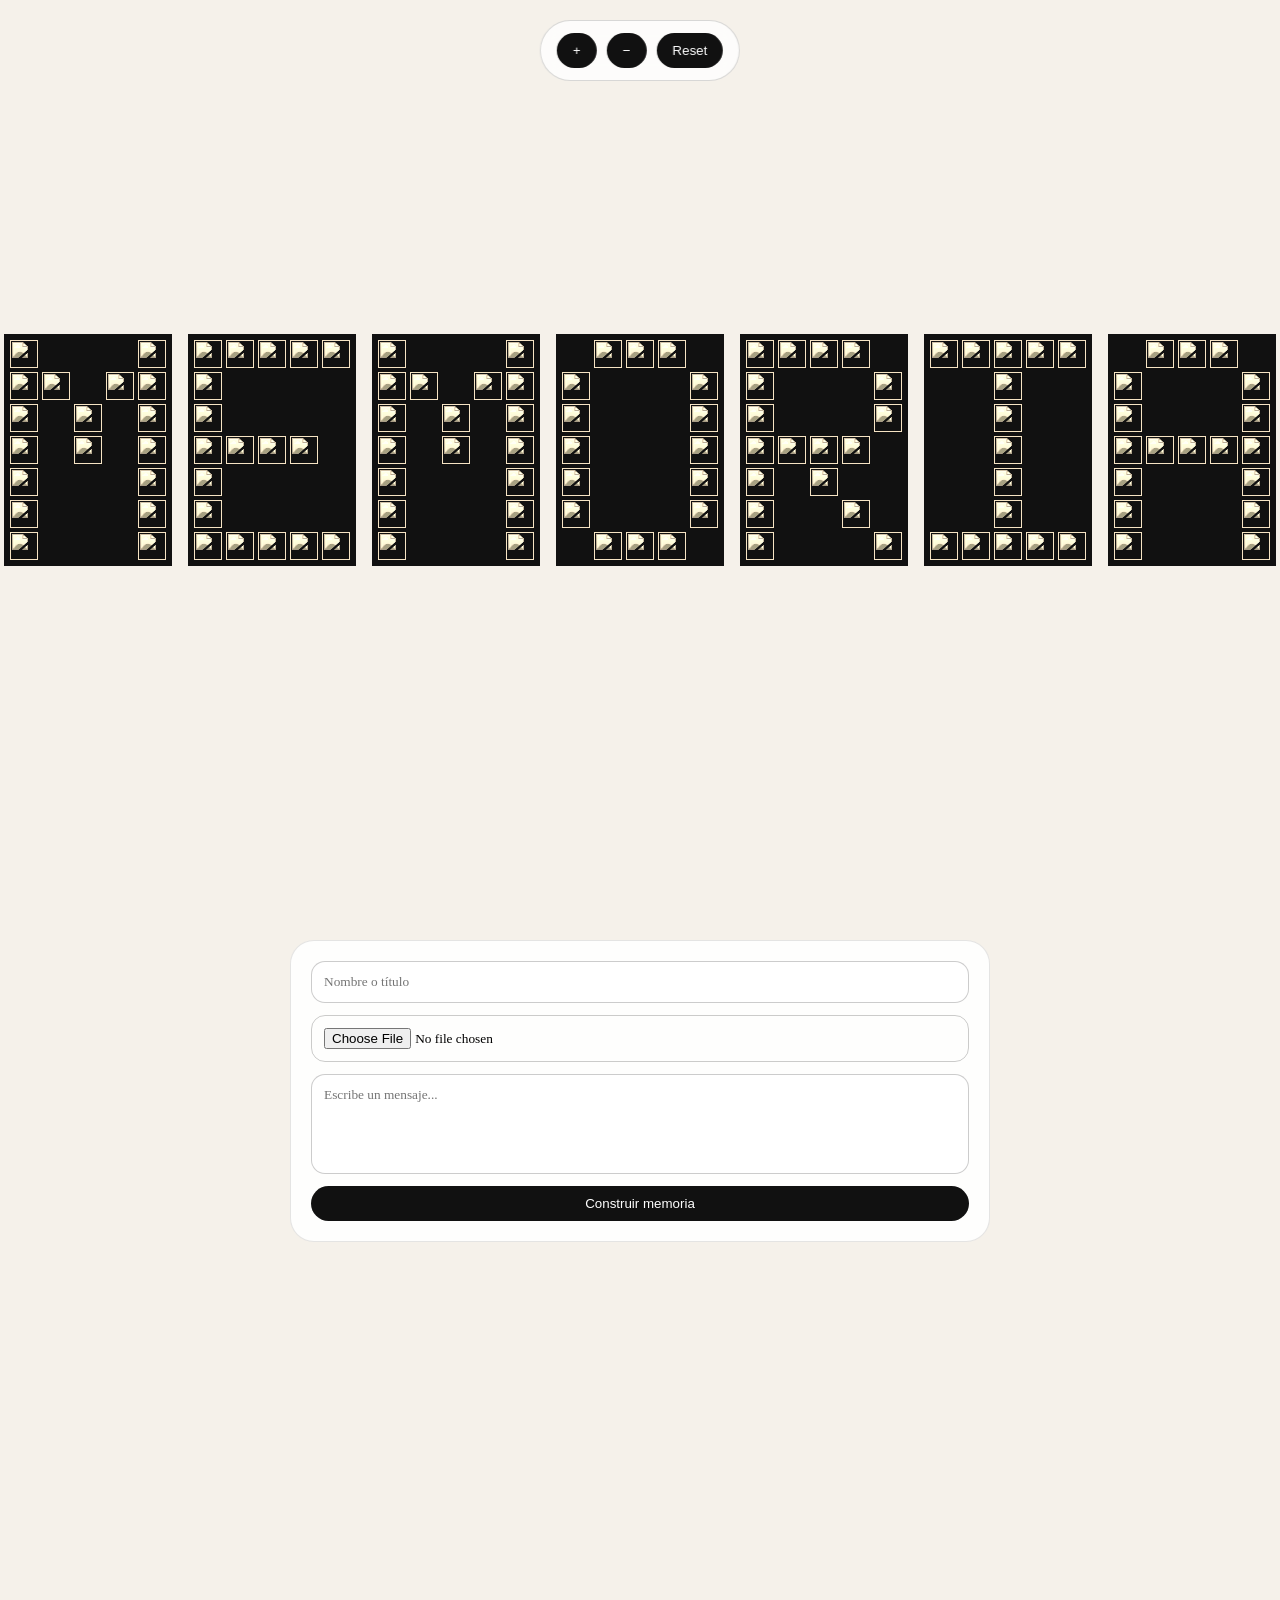
==== index.html @ e7f15542 "Correccion visual memoria" ====
<!DOCTYPE html>
<html lang="es">
<head>
  <meta charset="UTF-8" />
  <meta name="viewport" content="width=device-width, initial-scale=1.0"/>
  <title>MEMORIA</title>

  <style>

    *{
      margin:0;
      padding:0;
      box-sizing:border-box;
    }

    body{
      background:#f5f1ea;
      overflow-x:hidden;
      overflow-y:auto;
      font-family:Georgia, serif;
      min-height:200vh;
    }

    .toolbar{
      position:fixed;
      top:20px;
      left:50%;
      transform:translateX(-50%);
      z-index:100;
      display:flex;
      gap:10px;
      background:rgba(255,255,255,0.8);
      padding:12px 16px;
      border-radius:999px;
      backdrop-filter:blur(10px);
      border:1px solid rgba(0,0,0,0.15);
    }

    button{
      border:none;
      background:#111;
      color:white;
      padding:10px 16px;
      border-radius:999px;
      cursor:pointer;
      transition:0.2s;
    }

    button:hover{
      opacity:0.8;
    }

    .stage{
      width:100vw;
      height:100vh;
      overflow:auto;
      cursor:grab;
      display:flex;
      justify-content:center;
      align-items:center;
    }

    .stage:active{
      cursor:grabbing;
    }

    .word{
      display:flex;
      gap:16px;
      padding:100px;
      transform-origin:center;
      transition:transform 0.2s ease;
    }

    .letter{
      display:grid;
      grid-template-columns:repeat(5, 28px);
      grid-template-rows:repeat(7, 28px);
      gap:4px;
      background:#111;
      padding:6px;
    }

    .cell{
      width:28px;
      height:28px;
      overflow:hidden;
      background:#111;
    }

    .empty{
      background:transparent;
    }

    .frame{
      width:100%;
      height:100%;
      object-fit:cover;
      filter:sepia(0.9) grayscale(0.3);
      transition:0.2s;
      cursor:pointer;
    }

    .frame:hover{
      transform:scale(1.8);
      filter:none;
      z-index:5;
      position:relative;
    }

    .modal{
      position:fixed;
      inset:0;
      background:rgba(0,0,0,0.7);
      display:none;
      justify-content:center;
      align-items:center;
      z-index:200;
    }

    .modal-content{
      background:white;
      width:min(600px,90%);
      border-radius:24px;
      padding:24px;
      position:relative;
    }

    .modal img{
      width:100%;
      border-radius:18px;
      margin-bottom:20px;
    }

    .close{
      position:absolute;
      top:16px;
      right:16px;
      width:36px;
      height:36px;
      border-radius:50%;
    }

    .upload-panel{
      position:absolute;
      top:calc(100vh + 40px);
      left:50%;
      transform:translateX(-50%);
      z-index:100;
      width:min(700px,90%);
      background:rgba(255,255,255,0.88);
      backdrop-filter:blur(10px);
      border-radius:24px;
      padding:20px;
      border:1px solid rgba(0,0,0,0.1);
    }

    .upload-panel form{
      display:flex;
      flex-direction:column;
      gap:12px;
    }

    input,
    textarea{
      padding:12px;
      border-radius:14px;
      border:1px solid rgba(0,0,0,0.2);
      font-family:inherit;
    }

    textarea{
      resize:none;
      min-height:100px;
    }

  </style>

</head>

<body>

<div class="toolbar">

  <button id="zoomIn">
    +
  </button>

  <button id="zoomOut">
    −
  </button>

  <button id="resetZoom">
    Reset
  </button>

</div>

<div class="stage" id="stage">

  <div class="word" id="word"></div>

</div>

<div class="upload-panel">

  <form id="memoryForm">

    <input
      type="text"
      id="name"
      placeholder="Nombre o título"
      required
    />

    <input
      type="file"
      id="image"
      accept="image/*"
    />

    <textarea
      id="message"
      placeholder="Escribe un mensaje..."
      required
    ></textarea>

    <button type="submit">
      Construir memoria
    </button>

  </form>

</div>

<div class="modal" id="modal">

  <div class="modal-content">

    <button class="close" id="closeModal">
      X
    </button>

    <img id="modalImage"/>

    <h2 id="modalTitle"></h2>

    <p id="modalMessage"></p>

  </div>

</div>

<script>

const maps = {

  M:[
    "10001",
    "11011",
    "10101",
    "10101",
    "10001",
    "10001",
    "10001"
  ],

  E:[
    "11111",
    "10000",
    "10000",
    "11110",
    "10000",
    "10000",
    "11111"
  ],

  O:[
    "01110",
    "10001",
    "10001",
    "10001",
    "10001",
    "10001",
    "01110"
  ],

  R:[
    "11110",
    "10001",
    "10001",
    "11110",
    "10100",
    "10010",
    "10001"
  ],

  I:[
    "11111",
    "00100",
    "00100",
    "00100",
    "00100",
    "00100",
    "11111"
  ],

  A:[
    "01110",
    "10001",
    "10001",
    "11111",
    "10001",
    "10001",
    "10001"
  ]

};

let memories = [

  {
    name:"Memoria colectiva",
    message:"Cada rostro construye la palabra.",
    image:"https://picsum.photos/200?1"
  },

  {
    name:"Presencia",
    message:"Recordar también es resistir.",
    image:"https://picsum.photos/200?2"
  },

  {
    name:"Fragmento",
    message:"Una memoria compartida.",
    image:"https://picsum.photos/200?3"
  }

];

const word = document.getElementById("word");

function renderWord(){

  word.innerHTML = "";

  const text = "MEMORIA";

  let count = 0;

  text.split("").forEach(letter=>{

    const letterDiv =
      document.createElement("div");

    letterDiv.className = "letter";

    maps[letter].forEach(row=>{

      row.split("").forEach(cell=>{

        const div =
          document.createElement("div");

        if(cell === "1"){

          div.className = "cell";

          const memory =
            memories[count % memories.length];

          const img =
            document.createElement("img");

          img.src = memory.image;

          img.className = "frame";

          img.addEventListener("click",()=>{

            document
              .getElementById("modal")
              .style.display = "flex";

            document
              .getElementById("modalImage")
              .src = memory.image;

            document
              .getElementById("modalTitle")
              .textContent = memory.name;

            document
              .getElementById("modalMessage")
              .textContent = memory.message;

          });

          div.appendChild(img);

          count++;

        }else{

          div.className = "cell empty";

        }

        letterDiv.appendChild(div);

      });

    });

    word.appendChild(letterDiv);

  });

}

renderWord();

document
.getElementById("closeModal")
.addEventListener("click",()=>{

  document
    .getElementById("modal")
    .style.display = "none";

});

let zoom = 1;

document
.getElementById("zoomIn")
.addEventListener("click",()=>{

  zoom += 0.1;

  word.style.transform =
    `scale(${zoom})`;

});

document
.getElementById("zoomOut")
.addEventListener("click",()=>{

  zoom -= 0.1;

  word.style.transform =
    `scale(${zoom})`;

});

document
.getElementById("resetZoom")
.addEventListener("click",()=>{

  zoom = 1;

  word.style.transform =
    `scale(${zoom})`;

});

document
.getElementById("memoryForm")
.addEventListener("submit", async(e)=>{

  e.preventDefault();

  const name =
    document.getElementById("name").value;

  const message =
    document.getElementById("message").value;

  const file =
    document.getElementById("image").files[0];

  let image =
    "https://picsum.photos/200?random=" +
    Math.random();

  if(file){

    image = await toBase64(file);

  }

  memories.unshift({

    name,
    message,
    image

  });

  renderWord();

  e.target.reset();

});

function toBase64(file){

  return new Promise((resolve)=>{

    const reader = new FileReader();

    reader.readAsDataURL(file);

    reader.onload =
      ()=> resolve(reader.result);

  });

}

</script>

</body>
</html>
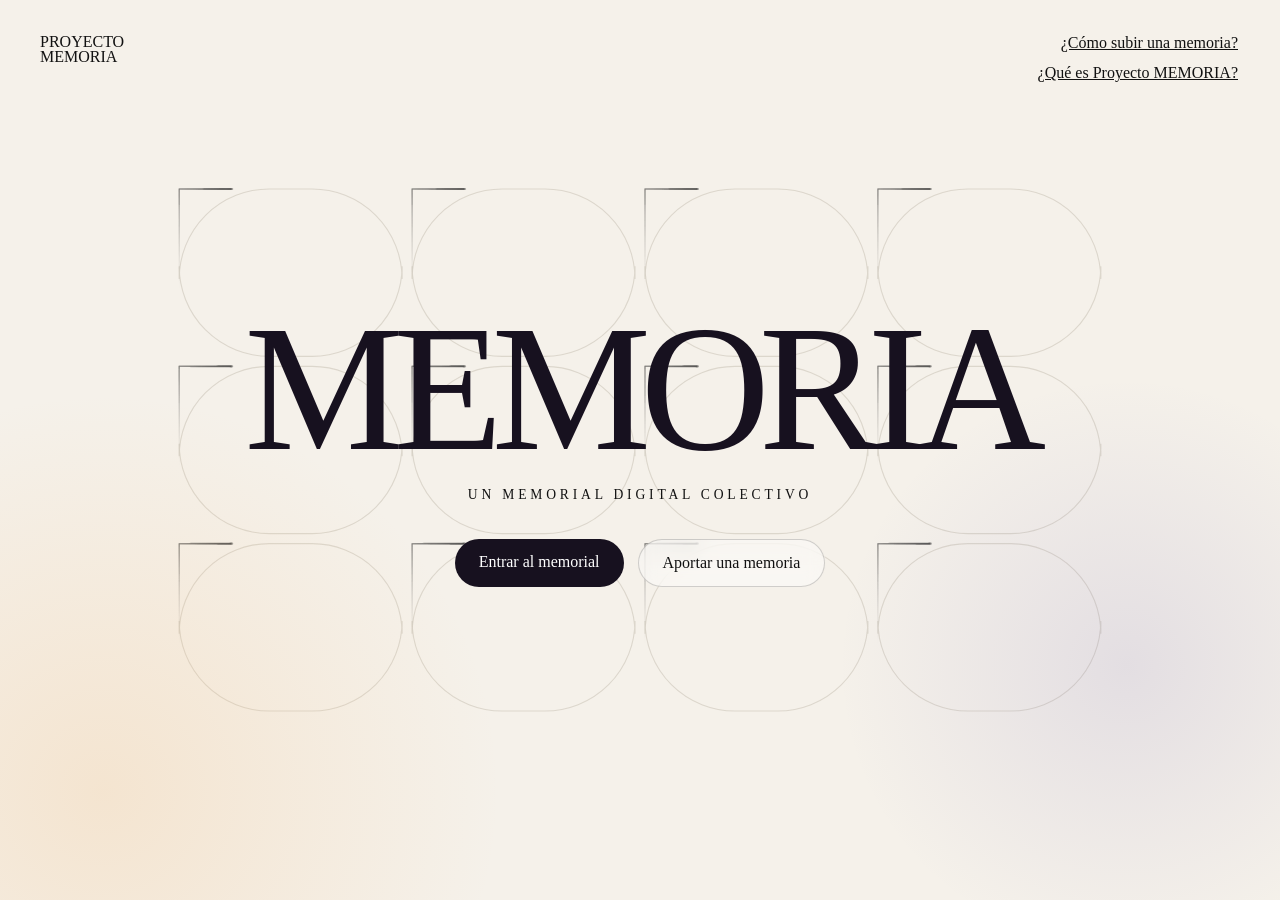
==== commit fe3b6040: "Separa paginas del proyecto memoria" ====
--- a/index.html
+++ b/index.html
@@ -1,526 +1,33 @@
 <!DOCTYPE html>
 <html lang="es">
 <head>
-  <meta charset="UTF-8" />
-  <meta name="viewport" content="width=device-width, initial-scale=1.0"/>
-  <title>MEMORIA</title>
-
-  <style>
-
-    *{
-      margin:0;
-      padding:0;
-      box-sizing:border-box;
-    }
-
-    body{
-      background:#f5f1ea;
-      overflow-x:hidden;
-      overflow-y:auto;
-      font-family:Georgia, serif;
-      min-height:200vh;
-    }
-
-    .toolbar{
-      position:fixed;
-      top:20px;
-      left:50%;
-      transform:translateX(-50%);
-      z-index:100;
-      display:flex;
-      gap:10px;
-      background:rgba(255,255,255,0.8);
-      padding:12px 16px;
-      border-radius:999px;
-      backdrop-filter:blur(10px);
-      border:1px solid rgba(0,0,0,0.15);
-    }
-
-    button{
-      border:none;
-      background:#111;
-      color:white;
-      padding:10px 16px;
-      border-radius:999px;
-      cursor:pointer;
-      transition:0.2s;
-    }
-
-    button:hover{
-      opacity:0.8;
-    }
-
-    .stage{
-      width:100vw;
-      height:100vh;
-      overflow:auto;
-      cursor:grab;
-      display:flex;
-      justify-content:center;
-      align-items:center;
-    }
-
-    .stage:active{
-      cursor:grabbing;
-    }
-
-    .word{
-      display:flex;
-      gap:16px;
-      padding:100px;
-      transform-origin:center;
-      transition:transform 0.2s ease;
-    }
-
-    .letter{
-      display:grid;
-      grid-template-columns:repeat(5, 28px);
-      grid-template-rows:repeat(7, 28px);
-      gap:4px;
-      background:#111;
-      padding:6px;
-    }
-
-    .cell{
-      width:28px;
-      height:28px;
-      overflow:hidden;
-      background:#111;
-    }
-
-    .empty{
-      background:transparent;
-    }
-
-    .frame{
-      width:100%;
-      height:100%;
-      object-fit:cover;
-      filter:sepia(0.9) grayscale(0.3);
-      transition:0.2s;
-      cursor:pointer;
-    }
-
-    .frame:hover{
-      transform:scale(1.8);
-      filter:none;
-      z-index:5;
-      position:relative;
-    }
-
-    .modal{
-      position:fixed;
-      inset:0;
-      background:rgba(0,0,0,0.7);
-      display:none;
-      justify-content:center;
-      align-items:center;
-      z-index:200;
-    }
-
-    .modal-content{
-      background:white;
-      width:min(600px,90%);
-      border-radius:24px;
-      padding:24px;
-      position:relative;
-    }
-
-    .modal img{
-      width:100%;
-      border-radius:18px;
-      margin-bottom:20px;
-    }
-
-    .close{
-      position:absolute;
-      top:16px;
-      right:16px;
-      width:36px;
-      height:36px;
-      border-radius:50%;
-    }
-
-    .upload-panel{
-      position:absolute;
-      top:calc(100vh + 40px);
-      left:50%;
-      transform:translateX(-50%);
-      z-index:100;
-      width:min(700px,90%);
-      background:rgba(255,255,255,0.88);
-      backdrop-filter:blur(10px);
-      border-radius:24px;
-      padding:20px;
-      border:1px solid rgba(0,0,0,0.1);
-    }
-
-    .upload-panel form{
-      display:flex;
-      flex-direction:column;
-      gap:12px;
-    }
-
-    input,
-    textarea{
-      padding:12px;
-      border-radius:14px;
-      border:1px solid rgba(0,0,0,0.2);
-      font-family:inherit;
-    }
-
-    textarea{
-      resize:none;
-      min-height:100px;
-    }
-
-  </style>
-
+  <meta charset="UTF-8">
+  <meta name="viewport" content="width=device-width, initial-scale=1.0">
+  <title>Proyecto MEMORIA</title>
+  <link rel="stylesheet" href="style.css">
 </head>
 
-<body>
+<body class="lobby-page">
 
-<div class="toolbar">
+  <canvas id="lobbyCanvas"></canvas>
 
-  <button id="zoomIn">
-    +
-  </button>
+  <div class="brand">Proyecto<br>MEMORIA</div>
 
-  <button id="zoomOut">
-    −
-  </button>
+  <nav class="lobby-links">
+    <a href="aportar.html">¿Cómo subir una memoria?</a>
+    <a href="proyecto.html">¿Qué es Proyecto MEMORIA?</a>
+  </nav>
 
-  <button id="resetZoom">
-    Reset
-  </button>
+  <main class="lobby-content">
+    <h1>MEMORIA</h1>
+    <p>Un memorial digital colectivo</p>
 
-</div>
+    <div class="lobby-actions">
+      <a href="memorial.html">Entrar al memorial</a>
+      <a href="aportar.html">Aportar una memoria</a>
+    </div>
+  </main>
 
-<div class="stage" id="stage">
-
-  <div class="word" id="word"></div>
-
-</div>
-
-<div class="upload-panel">
-
-  <form id="memoryForm">
-
-    <input
-      type="text"
-      id="name"
-      placeholder="Nombre o título"
-      required
-    />
-
-    <input
-      type="file"
-      id="image"
-      accept="image/*"
-    />
-
-    <textarea
-      id="message"
-      placeholder="Escribe un mensaje..."
-      required
-    ></textarea>
-
-    <button type="submit">
-      Construir memoria
-    </button>
-
-  </form>
-
-</div>
-
-<div class="modal" id="modal">
-
-  <div class="modal-content">
-
-    <button class="close" id="closeModal">
-      X
-    </button>
-
-    <img id="modalImage"/>
-
-    <h2 id="modalTitle"></h2>
-
-    <p id="modalMessage"></p>
-
-  </div>
-
-</div>
-
-<script>
-
-const maps = {
-
-  M:[
-    "10001",
-    "11011",
-    "10101",
-    "10101",
-    "10001",
-    "10001",
-    "10001"
-  ],
-
-  E:[
-    "11111",
-    "10000",
-    "10000",
-    "11110",
-    "10000",
-    "10000",
-    "11111"
-  ],
-
-  O:[
-    "01110",
-    "10001",
-    "10001",
-    "10001",
-    "10001",
-    "10001",
-    "01110"
-  ],
-
-  R:[
-    "11110",
-    "10001",
-    "10001",
-    "11110",
-    "10100",
-    "10010",
-    "10001"
-  ],
-
-  I:[
-    "11111",
-    "00100",
-    "00100",
-    "00100",
-    "00100",
-    "00100",
-    "11111"
-  ],
-
-  A:[
-    "01110",
-    "10001",
-    "10001",
-    "11111",
-    "10001",
-    "10001",
-    "10001"
-  ]
-
-};
-
-let memories = [
-
-  {
-    name:"Memoria colectiva",
-    message:"Cada rostro construye la palabra.",
-    image:"https://picsum.photos/200?1"
-  },
-
-  {
-    name:"Presencia",
-    message:"Recordar también es resistir.",
-    image:"https://picsum.photos/200?2"
-  },
-
-  {
-    name:"Fragmento",
-    message:"Una memoria compartida.",
-    image:"https://picsum.photos/200?3"
-  }
-
-];
-
-const word = document.getElementById("word");
-
-function renderWord(){
-
-  word.innerHTML = "";
-
-  const text = "MEMORIA";
-
-  let count = 0;
-
-  text.split("").forEach(letter=>{
-
-    const letterDiv =
-      document.createElement("div");
-
-    letterDiv.className = "letter";
-
-    maps[letter].forEach(row=>{
-
-      row.split("").forEach(cell=>{
-
-        const div =
-          document.createElement("div");
-
-        if(cell === "1"){
-
-          div.className = "cell";
-
-          const memory =
-            memories[count % memories.length];
-
-          const img =
-            document.createElement("img");
-
-          img.src = memory.image;
-
-          img.className = "frame";
-
-          img.addEventListener("click",()=>{
-
-            document
-              .getElementById("modal")
-              .style.display = "flex";
-
-            document
-              .getElementById("modalImage")
-              .src = memory.image;
-
-            document
-              .getElementById("modalTitle")
-              .textContent = memory.name;
-
-            document
-              .getElementById("modalMessage")
-              .textContent = memory.message;
-
-          });
-
-          div.appendChild(img);
-
-          count++;
-
-        }else{
-
-          div.className = "cell empty";
-
-        }
-
-        letterDiv.appendChild(div);
-
-      });
-
-    });
-
-    word.appendChild(letterDiv);
-
-  });
-
-}
-
-renderWord();
-
-document
-.getElementById("closeModal")
-.addEventListener("click",()=>{
-
-  document
-    .getElementById("modal")
-    .style.display = "none";
-
-});
-
-let zoom = 1;
-
-document
-.getElementById("zoomIn")
-.addEventListener("click",()=>{
-
-  zoom += 0.1;
-
-  word.style.transform =
-    `scale(${zoom})`;
-
-});
-
-document
-.getElementById("zoomOut")
-.addEventListener("click",()=>{
-
-  zoom -= 0.1;
-
-  word.style.transform =
-    `scale(${zoom})`;
-
-});
-
-document
-.getElementById("resetZoom")
-.addEventListener("click",()=>{
-
-  zoom = 1;
-
-  word.style.transform =
-    `scale(${zoom})`;
-
-});
-
-document
-.getElementById("memoryForm")
-.addEventListener("submit", async(e)=>{
-
-  e.preventDefault();
-
-  const name =
-    document.getElementById("name").value;
-
-  const message =
-    document.getElementById("message").value;
-
-  const file =
-    document.getElementById("image").files[0];
-
-  let image =
-    "https://picsum.photos/200?random=" +
-    Math.random();
-
-  if(file){
-
-    image = await toBase64(file);
-
-  }
-
-  memories.unshift({
-
-    name,
-    message,
-    image
-
-  });
-
-  renderWord();
-
-  e.target.reset();
-
-});
-
-function toBase64(file){
-
-  return new Promise((resolve)=>{
-
-    const reader = new FileReader();
-
-    reader.readAsDataURL(file);
-
-    reader.onload =
-      ()=> resolve(reader.result);
-
-  });
-
-}
-
-</script>
-
+  <script src="lobby.js"></script>
 </body>
 </html>
--- a/style.css
+++ b/style.css
@@ -0,0 +1,465 @@
+*{
+  margin:0;
+  padding:0;
+  box-sizing:border-box;
+}
+
+html, body{
+  width:100%;
+  min-height:100%;
+}
+
+body{
+  font-family:Georgia, "Times New Roman", serif;
+  background:#f5f1ea;
+  color:#111;
+  overflow-x:hidden;
+}
+
+a{
+  color:inherit;
+  text-decoration:none;
+}
+
+button{
+  font-family:inherit;
+  border:none;
+  cursor:pointer;
+}
+
+/* LOBBY */
+
+.lobby-page{
+  min-height:100vh;
+  position:relative;
+  overflow:hidden;
+}
+
+#lobbyCanvas{
+  position:absolute;
+  inset:0;
+  width:100%;
+  height:100%;
+  z-index:0;
+}
+
+.lobby-page::after{
+  content:"";
+  position:absolute;
+  inset:0;
+  z-index:1;
+  pointer-events:none;
+  background:
+    radial-gradient(circle at 8% 88%, rgba(242,184,116,0.22), transparent 28%),
+    radial-gradient(circle at 88% 74%, rgba(107,95,174,0.13), transparent 22%);
+}
+
+.brand{
+  position:absolute;
+  top:34px;
+  left:40px;
+  z-index:3;
+  text-transform:uppercase;
+  line-height:0.95;
+  font-size:1rem;
+}
+
+.lobby-links{
+  position:absolute;
+  top:34px;
+  right:42px;
+  z-index:3;
+  display:grid;
+  gap:12px;
+  justify-items:end;
+}
+
+.lobby-links a{
+  text-decoration:underline;
+}
+
+.lobby-content{
+  position:relative;
+  z-index:3;
+  min-height:100vh;
+  display:flex;
+  flex-direction:column;
+  justify-content:center;
+  align-items:center;
+  text-align:center;
+  padding:32px;
+}
+
+.lobby-content h1{
+  font-size:clamp(4.5rem, 14vw, 13rem);
+  line-height:0.85;
+  letter-spacing:-0.06em;
+  font-weight:400;
+  color:#17111f;
+}
+
+.lobby-content p{
+  margin-top:22px;
+  text-transform:uppercase;
+  letter-spacing:0.28em;
+  font-size:0.85rem;
+}
+
+.lobby-actions{
+  margin-top:36px;
+  display:flex;
+  gap:14px;
+  flex-wrap:wrap;
+  justify-content:center;
+}
+
+.lobby-actions a,
+.main-link{
+  padding:14px 24px;
+  border-radius:999px;
+  background:#17111f;
+  color:white;
+}
+
+.lobby-actions a:nth-child(2){
+  background:rgba(255,255,255,0.42);
+  color:#111;
+  border:1px solid rgba(17,17,17,0.18);
+  backdrop-filter:blur(10px);
+}
+
+/* MEMORIAL */
+
+.memorial-page{
+  min-height:100vh;
+  display:grid;
+  grid-template-columns:150px 1fr;
+  background:#15120f;
+  color:white;
+}
+
+.side-nav{
+  min-height:100vh;
+  padding:28px 16px;
+  background:rgba(0,0,0,0.46);
+  backdrop-filter:blur(14px);
+  display:flex;
+  flex-direction:column;
+  gap:12px;
+  z-index:10;
+}
+
+.side-brand{
+  text-transform:uppercase;
+  line-height:0.95;
+  font-size:1rem;
+  margin-bottom:26px;
+}
+
+.side-nav a,
+.side-nav button{
+  width:100%;
+  padding:12px;
+  border-radius:14px;
+  background:transparent;
+  color:white;
+  text-align:left;
+}
+
+.side-nav a:hover,
+.side-nav button:hover{
+  background:rgba(255,255,255,0.12);
+}
+
+.memorial-main{
+  position:relative;
+  min-height:100vh;
+}
+
+.viewer-toolbar{
+  position:absolute;
+  top:22px;
+  left:50%;
+  transform:translateX(-50%);
+  z-index:8;
+  display:flex;
+  align-items:center;
+  gap:10px;
+  padding:10px 14px;
+  border-radius:999px;
+  background:rgba(0,0,0,0.55);
+  backdrop-filter:blur(12px);
+}
+
+.viewer-toolbar button{
+  width:36px;
+  height:36px;
+  border-radius:50%;
+  background:transparent;
+  color:white;
+  border:1px solid rgba(255,255,255,0.32);
+}
+
+.viewer-toolbar span{
+  font-size:0.82rem;
+  opacity:0.86;
+  white-space:nowrap;
+}
+
+.three-container{
+  width:100%;
+  height:100vh;
+  background:
+    linear-gradient(rgba(0,0,0,0.05), rgba(0,0,0,0.42)),
+    radial-gradient(circle at 74% 62%, rgba(107,95,174,0.18), transparent 26%),
+    radial-gradient(circle at 16% 80%, rgba(242,184,116,0.12), transparent 24%),
+    #181410;
+}
+
+.letter-panel{
+  position:absolute;
+  right:28px;
+  bottom:28px;
+  z-index:8;
+  width:min(360px, calc(100% - 56px));
+  padding:22px;
+  border-radius:24px;
+  background:rgba(245,241,234,0.9);
+  color:#111;
+  backdrop-filter:blur(14px);
+}
+
+.eyebrow{
+  font-size:0.72rem;
+  text-transform:uppercase;
+  letter-spacing:0.18em;
+  margin-bottom:12px;
+}
+
+.letter-panel h2{
+  font-size:2rem;
+  font-weight:400;
+  margin-bottom:8px;
+}
+
+.letter-panel p{
+  line-height:1.5;
+  opacity:0.74;
+  margin-bottom:16px;
+}
+
+.letter-buttons{
+  display:flex;
+  gap:8px;
+  flex-wrap:wrap;
+  margin-bottom:14px;
+}
+
+.letter-buttons button{
+  width:38px;
+  height:38px;
+  border-radius:50%;
+  background:#17111f;
+  color:white;
+}
+
+.letter-panel > button{
+  width:100%;
+  padding:12px 14px;
+  border-radius:999px;
+  margin-top:8px;
+  background:#17111f;
+  color:white;
+}
+
+/* CONTENT */
+
+.content-page{
+  min-height:100vh;
+  padding:34px;
+  background:
+    radial-gradient(circle at 88% 80%, rgba(107,95,174,0.1), transparent 24%),
+    #f5f1ea;
+}
+
+.back-button{
+  display:inline-block;
+  padding:12px 18px;
+  border-radius:999px;
+  background:#17111f;
+  color:white;
+  margin-bottom:28px;
+}
+
+.content-card{
+  width:min(1100px, 100%);
+  min-height:calc(100vh - 130px);
+  margin:0 auto;
+  display:grid;
+  grid-template-columns:0.85fr 1fr;
+  gap:42px;
+  align-items:center;
+  padding:38px;
+  border-radius:32px;
+  background:rgba(255,255,255,0.78);
+  border:1px solid rgba(17,17,17,0.08);
+}
+
+.content-card h1{
+  font-size:clamp(2rem, 5vw, 4rem);
+  line-height:0.95;
+  font-weight:400;
+  margin-bottom:18px;
+}
+
+.content-card p{
+  line-height:1.6;
+  opacity:0.76;
+  margin-bottom:18px;
+}
+
+.about-card{
+  display:block;
+  max-width:850px;
+}
+
+.memory-form{
+  display:grid;
+  gap:16px;
+}
+
+.memory-form label{
+  display:grid;
+  gap:8px;
+  font-size:0.92rem;
+}
+
+input,
+select,
+textarea{
+  width:100%;
+  padding:14px;
+  border-radius:16px;
+  border:1px solid rgba(17,17,17,0.16);
+  background:white;
+  color:#111;
+}
+
+textarea{
+  min-height:120px;
+  resize:vertical;
+}
+
+.checkbox-label{
+  grid-template-columns:auto 1fr;
+  align-items:start;
+}
+
+.checkbox-label input{
+  width:auto;
+  margin-top:4px;
+}
+
+.memory-form button{
+  padding:14px 18px;
+  border-radius:999px;
+  background:#17111f;
+  color:white;
+}
+
+/* MODAL */
+
+.modal{
+  position:fixed;
+  inset:0;
+  display:none;
+  justify-content:center;
+  align-items:center;
+  z-index:100;
+  background:rgba(0,0,0,0.72);
+  padding:24px;
+}
+
+.modal.active{
+  display:flex;
+}
+
+.modal-content{
+  width:min(520px, 92%);
+  max-height:88vh;
+  overflow:auto;
+  position:relative;
+  padding:24px;
+  border-radius:28px;
+  background:#f5f1ea;
+  color:#111;
+}
+
+.close{
+  position:absolute;
+  right:16px;
+  top:16px;
+  width:36px;
+  height:36px;
+  border-radius:50%;
+  background:#17111f;
+  color:white;
+}
+
+#modalMedia img,
+#modalMedia video{
+  width:100%;
+  max-height:300px;
+  object-fit:cover;
+  border-radius:18px;
+  margin-bottom:18px;
+}
+
+#modalMedia audio{
+  width:100%;
+  margin:30px 0 18px;
+}
+
+#modalTitle{
+  font-size:1.9rem;
+  margin-bottom:8px;
+}
+
+#modalMeta{
+  opacity:0.62;
+  margin-bottom:14px;
+}
+
+#modalMessage{
+  line-height:1.6;
+  margin-bottom:16px;
+}
+
+#modalFiles{
+  padding-left:18px;
+  display:grid;
+  gap:6px;
+}
+
+@media(max-width:900px){
+  .memorial-page{
+    grid-template-columns:1fr;
+  }
+
+  .side-nav{
+    min-height:auto;
+    flex-direction:row;
+    overflow:auto;
+  }
+
+  .viewer-toolbar{
+    width:calc(100% - 32px);
+    flex-wrap:wrap;
+    justify-content:center;
+    border-radius:24px;
+  }
+
+  .content-card{
+    grid-template-columns:1fr;
+  }
+}
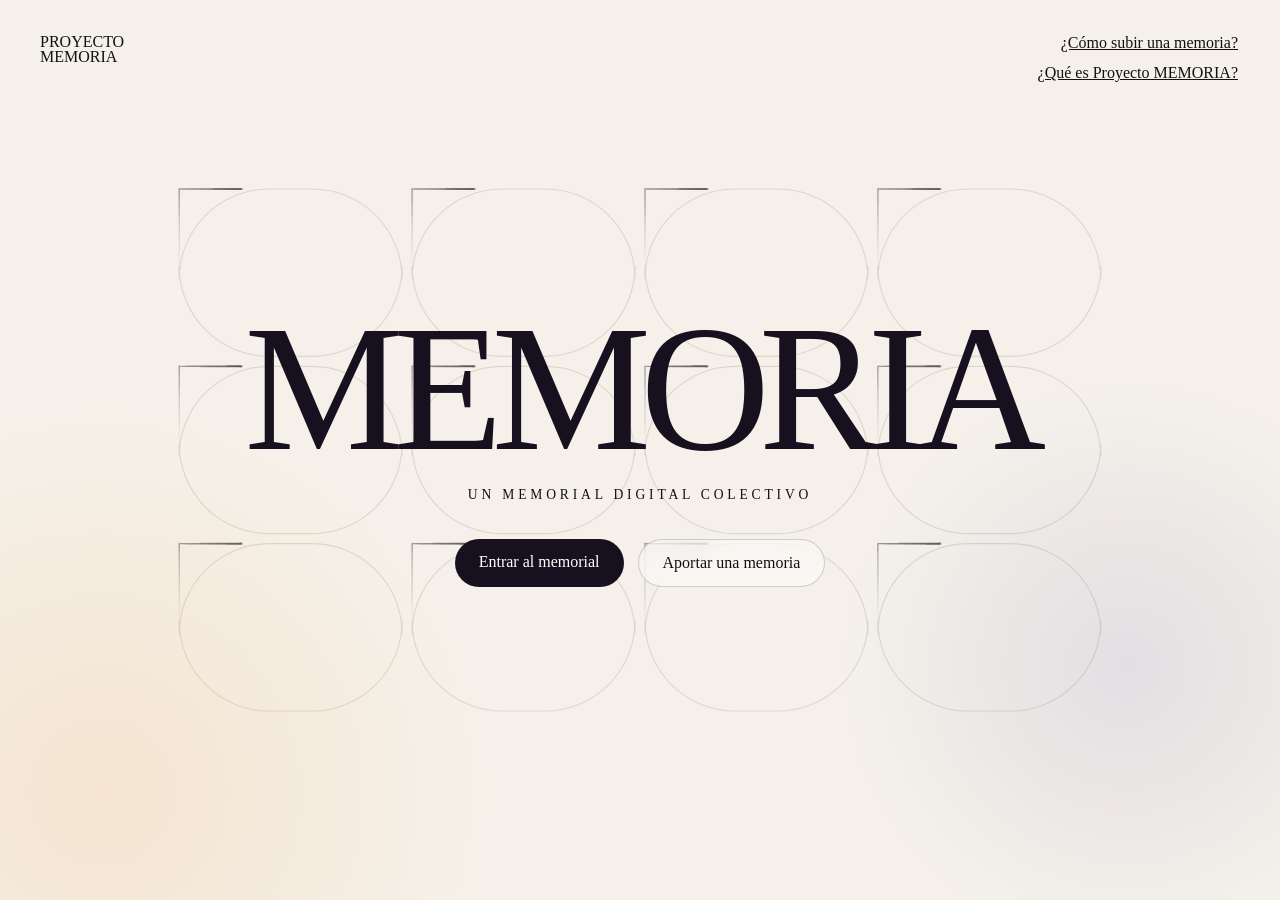
==== commit 99ed3519: "Update index.html" ====
--- a/index.html
+++ b/index.html
@@ -1,9 +1,11 @@
+<!-- index.html -->
+
 <!DOCTYPE html>
 <html lang="es">
 <head>
   <meta charset="UTF-8">
   <meta name="viewport" content="width=device-width, initial-scale=1.0">
-  <title>Proyecto MEMORIA</title>
+  <title>Proyecto amongus</title>
   <link rel="stylesheet" href="style.css">
 </head>
 
@@ -30,4 +32,4 @@
 
   <script src="lobby.js"></script>
 </body>
-</html>+</html>
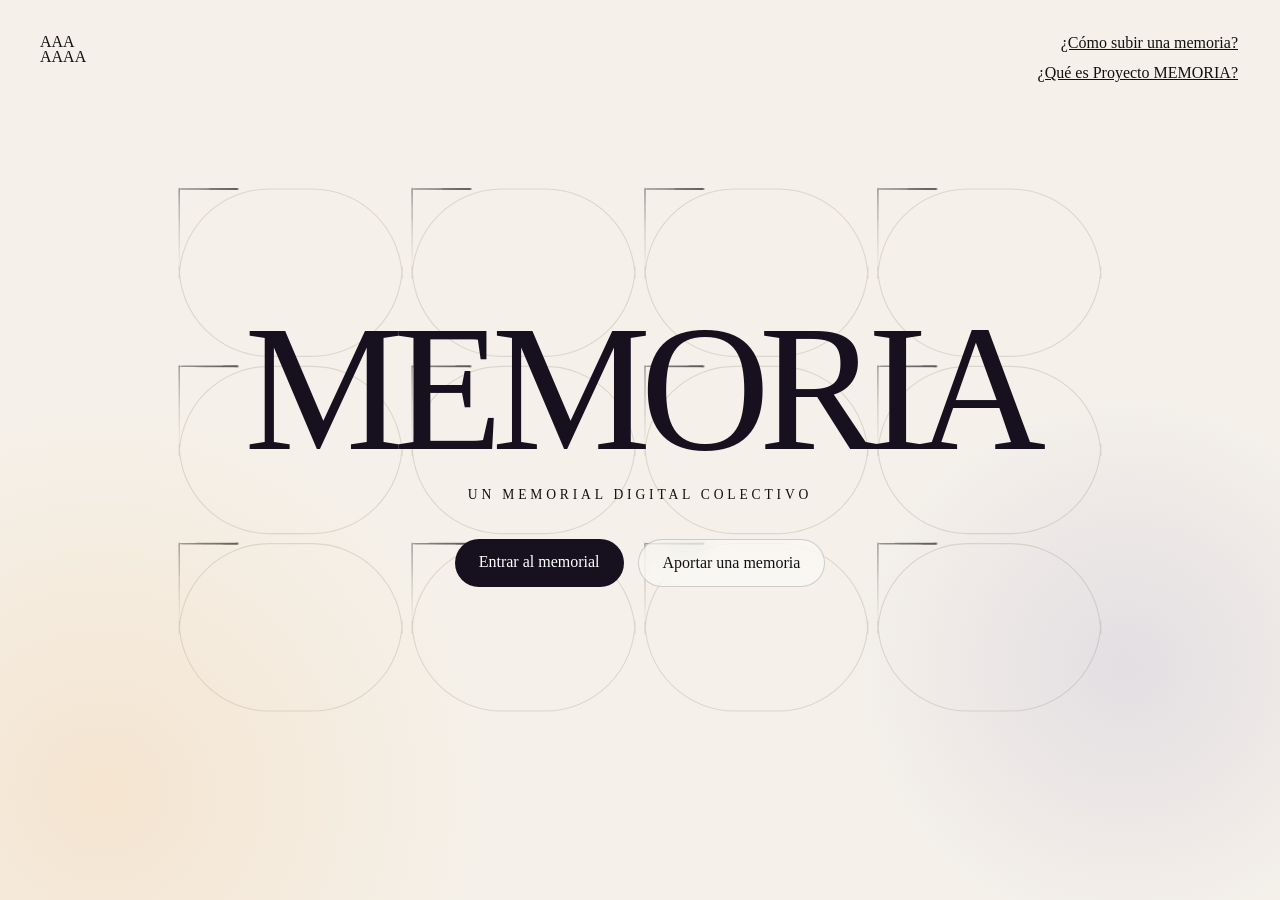
==== commit e7d8a511: "Update index.html" ====
--- a/index.html
+++ b/index.html
@@ -5,7 +5,7 @@
 <head>
   <meta charset="UTF-8">
   <meta name="viewport" content="width=device-width, initial-scale=1.0">
-  <title>Proyecto amongus</title>
+  <title>AAA amongus</title>
   <link rel="stylesheet" href="style.css">
 </head>
 
@@ -13,7 +13,7 @@
 
   <canvas id="lobbyCanvas"></canvas>
 
-  <div class="brand">Proyecto<br>MEMORIA</div>
+  <div class="brand">AAA<br>AAAA</div>
 
   <nav class="lobby-links">
     <a href="aportar.html">¿Cómo subir una memoria?</a>
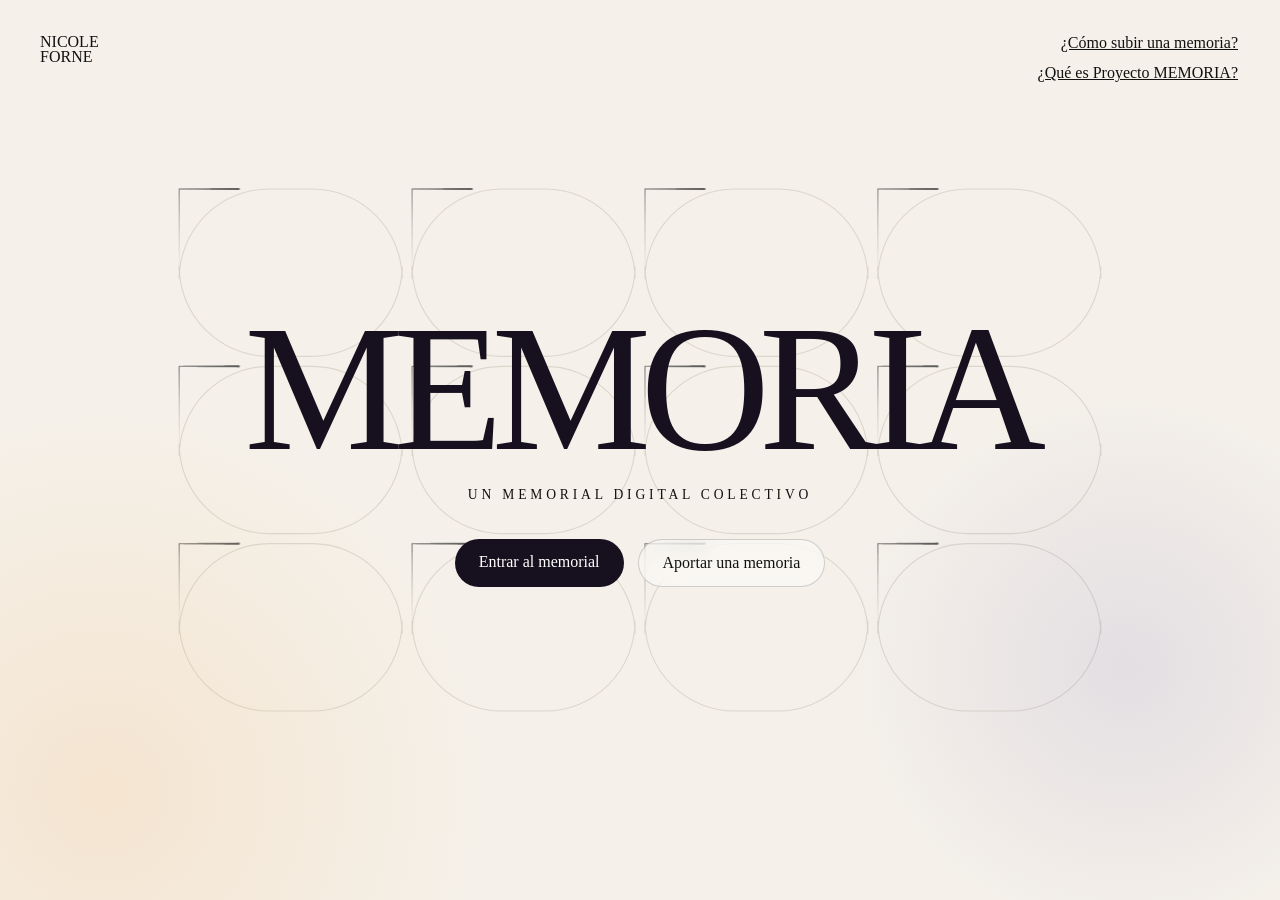
==== commit 5458f54c: "Update index.html" ====
--- a/index.html
+++ b/index.html
@@ -13,7 +13,7 @@
 
   <canvas id="lobbyCanvas"></canvas>
 
-  <div class="brand">AAA<br>AAAA</div>
+  <div class="brand">Nicole<br>Forne</div>
 
   <nav class="lobby-links">
     <a href="aportar.html">¿Cómo subir una memoria?</a>
